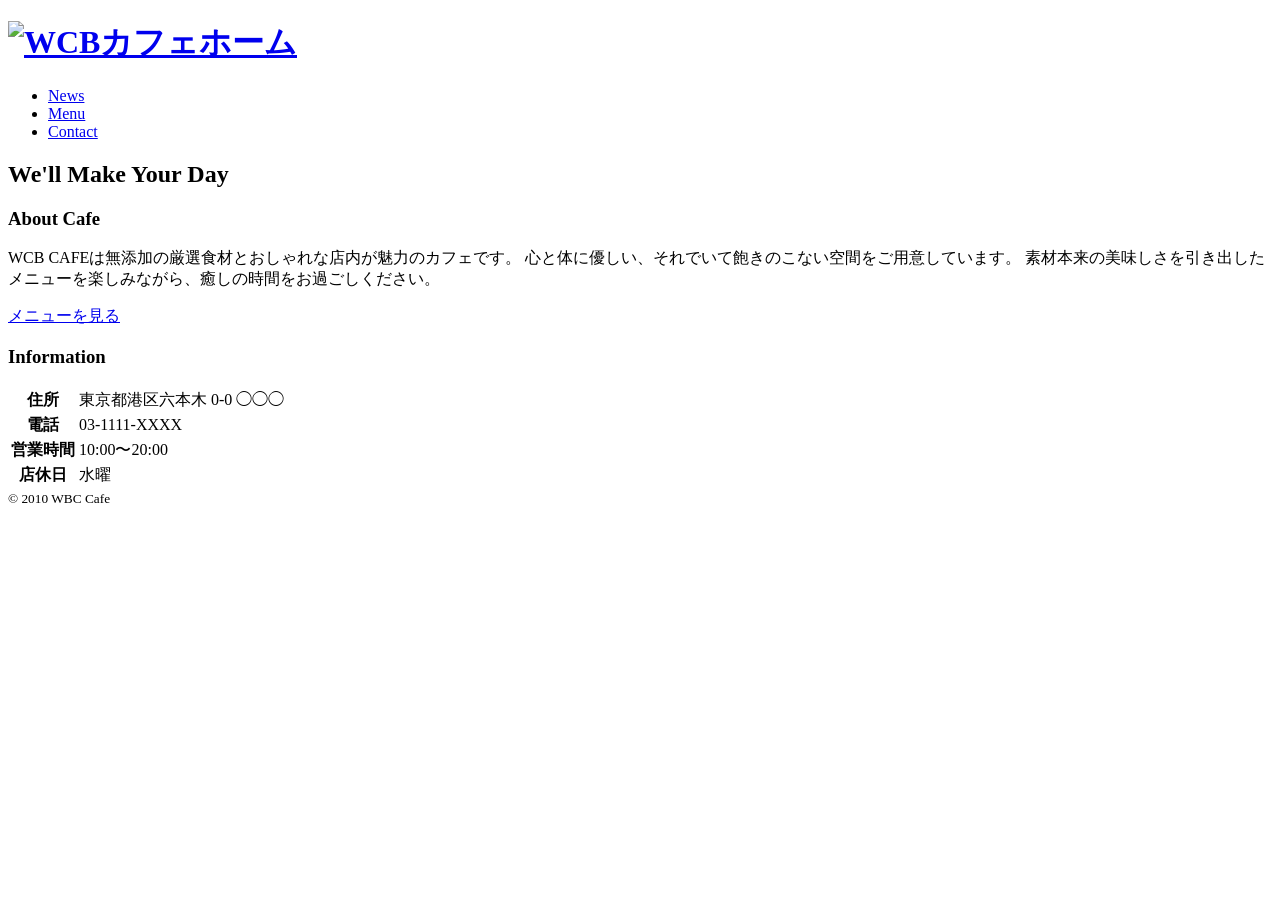
==== index.html @ 1fcdaeba "Create index.html" ====
<!DOCTYPE html>
<html lang="ja">
<head>
    <meta charset="UTF-8">
    <title>WBC Cafe</title>
    <!-- "description"「説明」 -->
    <meta name="description" content="ブレンドコーヒーとヘルシーなオーガニックフードを提供するカフェ">
<!-- Webサイトを適切な大きさに表示する⇓　常に固定 -->
    <meta name="viewport" content="width=device-width, initial-scale=1">
    <!-- ファビコン -->
     <link rel="icon" type="image/png" href="images/favicon.png">

    <!-- リセットcss -->
     <!-- <link rel="stylesheet" href="https://unpkg.com/ress/dist/ress.min.css"> -->

     <!-- googleフォント -->
      <link rel="preconnect" href="https://fonts.googleapis.com">
      <link rel="preconnect" href="https://fonts.gstatic.com" crossorigin>
      <link href="https://fonts.googleapis.com/css2?family=Philosopher&display=swap" rel="stylesheet">
        
     <!-- オリジナルCSSファイル -->
     <link rel="stylesheet" href="css/style.css">

</head>

<body>
<div class="cover cover-home">
    <!-- ヘッダー部分 -->
    <header class="page-header wrapper">
        <h1 class="align-center">
            <a href="index.html"><img class="logo" src="images/logo.svg" alt="WCBカフェホーム"></a>

        </h1>
        <nav>
            <ul class="main-nav font-english">
                <li><a href="news.html">News</a></li>
                <li><a href="menu.html">Menu</a></li>
                <li><a href="contact.html">Contact</a></li>
            </ul>

        </nav>
    </header>

    <h2 class="page-title font-english">We'll Make Your Day</h2>
</div>

    <section class="about">
        <h3 class="heading-large font-english">About Cafe</h3>
        <p>
            WCB CAFEは無添加の厳選食材とおしゃれな店内が魅力のカフェです。
            心と体に優しい、それでいて飽きのこない空間をご用意しています。
            素材本来の美味しさを引き出したメニューを楽しみながら、癒しの時間をお過ごしください。
        </p>
    </section>
        
<div class="align-center">
            <a class="btn" href="menu.html">メニューを見る</a>
</div>
    <!-- ↓ footer ↓ -->
    <footer class="page-footer">
            <h3 class="heading-large font-english">Information</h3>
            <table class="info">
                <tr>
                    <th>住所</th>
                    <td>東京都港区六本木 0-0 ◯◯◯</td>
                </tr>
                <tr>
                    <th>電話</th>
                    <td>03-1111-XXXX</td>
                </tr>
                <tr>
                    <th>営業時間</th>
                    <td>10:00〜20:00</td>
                </tr>
                <tr>
                    <th>店休日</th>
                    <td>水曜</td>
                </tr>
         </table>
<div  class="copyright">
         <small>&copy; 2010 WBC Cafe</small>
</div>
    </footer>

</body>
</html>
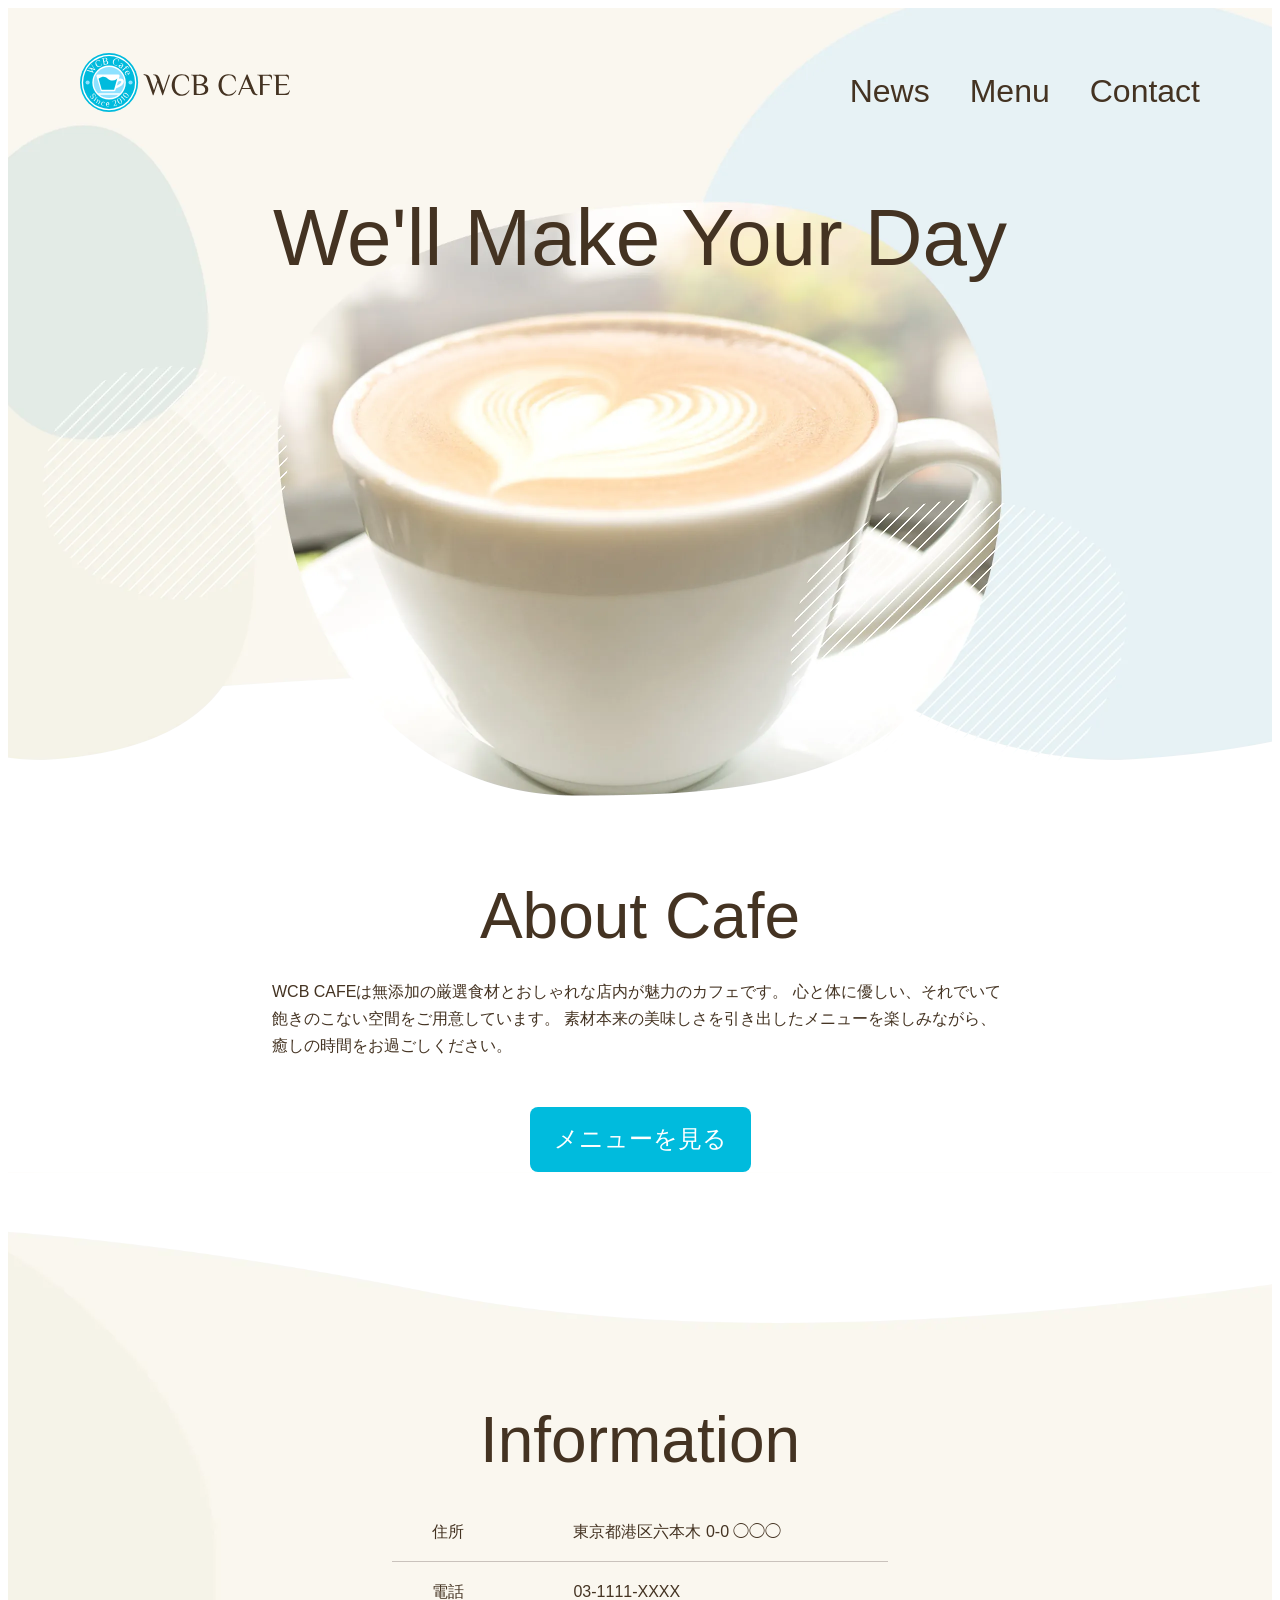
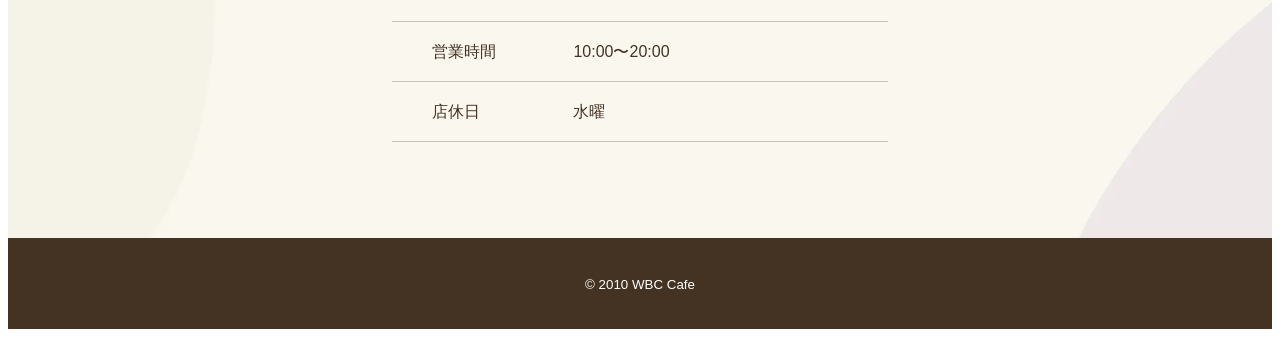
==== commit 77d03d72: "Add files via upload" ====
--- a/index.html
+++ b/index.html
@@ -1,86 +1,86 @@
-<!DOCTYPE html>
-<html lang="ja">
-<head>
-    <meta charset="UTF-8">
-    <title>WBC Cafe</title>
-    <!-- "description"「説明」 -->
-    <meta name="description" content="ブレンドコーヒーとヘルシーなオーガニックフードを提供するカフェ">
-<!-- Webサイトを適切な大きさに表示する⇓　常に固定 -->
-    <meta name="viewport" content="width=device-width, initial-scale=1">
-    <!-- ファビコン -->
-     <link rel="icon" type="image/png" href="images/favicon.png">
-
-    <!-- リセットcss -->
-     <!-- <link rel="stylesheet" href="https://unpkg.com/ress/dist/ress.min.css"> -->
-
-     <!-- googleフォント -->
-      <link rel="preconnect" href="https://fonts.googleapis.com">
-      <link rel="preconnect" href="https://fonts.gstatic.com" crossorigin>
-      <link href="https://fonts.googleapis.com/css2?family=Philosopher&display=swap" rel="stylesheet">
-        
-     <!-- オリジナルCSSファイル -->
-     <link rel="stylesheet" href="css/style.css">
-
-</head>
-
-<body>
-<div class="cover cover-home">
-    <!-- ヘッダー部分 -->
-    <header class="page-header wrapper">
-        <h1 class="align-center">
-            <a href="index.html"><img class="logo" src="images/logo.svg" alt="WCBカフェホーム"></a>
-
-        </h1>
-        <nav>
-            <ul class="main-nav font-english">
-                <li><a href="news.html">News</a></li>
-                <li><a href="menu.html">Menu</a></li>
-                <li><a href="contact.html">Contact</a></li>
-            </ul>
-
-        </nav>
-    </header>
-
-    <h2 class="page-title font-english">We'll Make Your Day</h2>
-</div>
-
-    <section class="about">
-        <h3 class="heading-large font-english">About Cafe</h3>
-        <p>
-            WCB CAFEは無添加の厳選食材とおしゃれな店内が魅力のカフェです。
-            心と体に優しい、それでいて飽きのこない空間をご用意しています。
-            素材本来の美味しさを引き出したメニューを楽しみながら、癒しの時間をお過ごしください。
-        </p>
-    </section>
-        
-<div class="align-center">
-            <a class="btn" href="menu.html">メニューを見る</a>
-</div>
-    <!-- ↓ footer ↓ -->
-    <footer class="page-footer">
-            <h3 class="heading-large font-english">Information</h3>
-            <table class="info">
-                <tr>
-                    <th>住所</th>
-                    <td>東京都港区六本木 0-0 ◯◯◯</td>
-                </tr>
-                <tr>
-                    <th>電話</th>
-                    <td>03-1111-XXXX</td>
-                </tr>
-                <tr>
-                    <th>営業時間</th>
-                    <td>10:00〜20:00</td>
-                </tr>
-                <tr>
-                    <th>店休日</th>
-                    <td>水曜</td>
-                </tr>
-         </table>
-<div  class="copyright">
-         <small>&copy; 2010 WBC Cafe</small>
-</div>
-    </footer>
-
-</body>
-</html>
+<!DOCTYPE html>
+<html lang="ja">
+<head>
+    <meta charset="UTF-8">
+    <title>WBC Cafe</title>
+    <!-- "description"「説明」 -->
+    <meta name="description" content="ブレンドコーヒーとヘルシーなオーガニックフードを提供するカフェ">
+<!-- Webサイトを適切な大きさに表示する⇓　常に固定 -->
+    <meta name="viewport" content="width=device-width, initial-scale=1">
+    <!-- ファビコン -->
+     <link rel="icon" type="image/png" href="images/favicon.png">
+
+    <!-- リセットcss -->
+     <!-- <link rel="stylesheet" href="https://unpkg.com/ress/dist/ress.min.css"> -->
+
+     <!-- googleフォント -->
+      <link rel="preconnect" href="https://fonts.googleapis.com">
+      <link rel="preconnect" href="https://fonts.gstatic.com" crossorigin>
+      <link href="https://fonts.googleapis.com/css2?family=Philosopher&display=swap" rel="stylesheet">
+        
+     <!-- オリジナルCSSファイル -->
+     <link rel="stylesheet" href="css/style.css">
+
+</head>
+
+<body>
+<div class="cover cover-home">
+    <!-- ヘッダー部分 -->
+    <header class="page-header wrapper">
+        <h1 class="align-center">
+            <a href="index.html"><img class="logo" src="images/logo.svg" alt="WCBカフェホーム"></a>
+
+        </h1>
+        <nav>
+            <ul class="main-nav font-english">
+                <li><a href="news.html">News</a></li>
+                <li><a href="menu.html">Menu</a></li>
+                <li><a href="contact.html">Contact</a></li>
+            </ul>
+
+        </nav>
+    </header>
+
+    <h2 class="page-title font-english">We'll Make Your Day</h2>
+</div>
+
+    <section class="about">
+        <h3 class="heading-large font-english">About Cafe</h3>
+        <p>
+            WCB CAFEは無添加の厳選食材とおしゃれな店内が魅力のカフェです。
+            心と体に優しい、それでいて飽きのこない空間をご用意しています。
+            素材本来の美味しさを引き出したメニューを楽しみながら、癒しの時間をお過ごしください。
+        </p>
+    </section>
+        
+<div class="align-center">
+            <a class="btn" href="menu.html">メニューを見る</a>
+</div>
+    <!-- ↓ footer ↓ -->
+    <footer class="page-footer">
+            <h3 class="heading-large font-english">Information</h3>
+            <table class="info">
+                <tr>
+                    <th>住所</th>
+                    <td>東京都港区六本木 0-0 ◯◯◯</td>
+                </tr>
+                <tr>
+                    <th>電話</th>
+                    <td>03-1111-XXXX</td>
+                </tr>
+                <tr>
+                    <th>営業時間</th>
+                    <td>10:00〜20:00</td>
+                </tr>
+                <tr>
+                    <th>店休日</th>
+                    <td>水曜</td>
+                </tr>
+         </table>
+<div  class="copyright">
+         <small>&copy; 2010 WBC Cafe</small>
+</div>
+    </footer>
+
+</body>
+</html>
--- a/css/style.css
+++ b/css/style.css
@@ -0,0 +1,522 @@
+html{
+    font-size: 100%;
+}
+body{
+  font-family:"Hiragino Kaku Gothic ProN", "Hiragino Sans", "BIZ UDPGothic", sans-serif;
+  line-height: 1.7;
+  color: #432;
+}
+/* テキストに付いている「装飾（下線など）」を消すための命令 */
+a{
+  text-decoration: none;
+}
+
+img{
+  max-width: 100%;
+}
+
+/* スマートフォンバージョン */
+/* --------------------------------------------------------------------------------- */
+/* レイアウト(class) */
+/* align（アライン）「一直線にする」「並べる」 */
+/* (h1)(selection) */
+
+ .wrapper{
+  max-width: 1120px;
+  margin: auto;
+  padding: 0 1.5rem;
+ }
+
+.align-center{
+  text-align: center;
+}
+
+
+/* --------------------------------------------------------------------------------- */
+/* <header> class */
+/* padding=要素の内側の余白 */
+/* 0.5rem=8px */
+.page-header{
+  padding-top: .5rem;
+}
+
+/* --------------------------------------------------------------------------------- */
+/* header→h1→a */
+.logo{
+  width: 210px;
+}
+
+/* --------------------------------------------------------------------------------- */
+/* ！重要！ <nav> class */
+/* flex=親要素に display: flex;を指定するだけで、子要素が自動的に並び替えができる。 */
+/* justify-contentFlexboxやGridコンテナー内で、子要素（アイテム）を主軸（並ぶ方向）に沿ってどのように配置・整列するかを指定するプロパティ */
+/* gap=FlexboxやGridコンテナー内の要素と要素の間の隙間（余白）をまとめて指定できる一括指定プロパティ */
+/* gap=2.5rem→40px */
+ /* list-style: none;はリストの・を無くすもの */
+
+.main-nav {
+  display: flex;
+  justify-content: center;
+  gap:2.5rem;
+  font-size:1.5rem;
+  list-style: none;
+}
+
+/* main-nav classの中にある <a> タグ（リンクテキスト）の色 */
+.main-nav a {
+  color: #432;
+}
+
+/* main-nav a:hover（マウスを乗せたときのスタイル） */
+.main-nav a:hover {
+  color: #0bd;
+}
+
+
+/* --------------------------------------------------------------------------------- */
+/* 見出し(h2)(h3)class */
+/* (h2) */
+.font-english{
+  font-family: 'Philosopher', sans-serif;
+  font-weight: normal;
+}
+/* text-align:ブロック要素やテーブルセルの中にあるテキストや画像などの水平方向（左右）の配置場所を指定するためのもの */
+/* margin-top:外側の上の余白
+line-height:テキストの「行の高さ」を指定し、結果として行間（上下の余白）を調整するための設定。
+単位が無いのは全体の比率に対して1.4倍と自動変更できるようにしている*/
+
+/* .page-title{
+  font-size: 3rem;
+  text-align: center;
+  margin-top: 2rem;
+  line-height: 1.4;
+} */
+
+/* (h3) */
+.page-title,
+.heading-large,
+.heading-medium{
+  font-size: 3rem;
+  text-align: center;
+  margin-bottom: 1rem;
+  margin-top: 2rem;
+  line-height: 1.4;
+}
+
+/* ボタン */
+/* border-radius: 8px; とは、要素の四隅の角を「半径8px」の丸みに設定する（角を丸くする）ためのプロパティ */
+ /* transition: （アニメーションさせる）機能 */
+ /* inline-block;横並び。inlineと違い幅・高さが指定できる */
+
+.btn{
+  display: inline-block;
+  font-size: 1.5rem;
+  background-color: #0bd;
+  color: #fff;
+  border-radius: 8px;
+  padding: .75rem 1.5rem;
+  transition: .5s;
+}
+
+.btn:hover {
+  background-color: #0090aa;
+  scale: 1.2;
+}
+
+/* iframe */
+iframe{
+  width: 100%;
+}
+/* ------------------------------- */ 
+/* footer */
+/* border-spacing: 0; 隙間調整 */
+/* margin: auto; トップ、ライト、ボトム、レフトをオート機能にする。 */
+
+.page-footer{
+  background-image: url(../images/footer-s.webp);
+  background-size: cover;
+  background-position: center;
+  padding-top: 12rem;
+}
+.info {
+    width: 100%;
+    max-width: 544px;
+    margin: auto;
+    padding: 0 1.5rem;
+    border-spacing: 0;
+}
+.info th,
+.info td {
+    border-bottom: 1px solid #c9c2bc;
+}
+.info th {
+    text-align: left;
+    font-weight: normal;
+    padding: 1rem;
+}
+.info td {
+    padding: 1rem 0;
+}
+
+/* div------------------------------------------------------ */
+.copyright{
+  background-color: #432;
+  text-align: center;
+  padding: 2rem 0;
+  margin-top: 6rem;
+  color: #fff;
+}
+
+
+/* div------------------------------------------------------ */
+/*cover cover-home class */
+/* "cover cover-home"は「共通の基本デザイン」と「特定のページ専用デザイン」を分離して使い回す（効率化する）ため。
+HTML側ではスペース区切りで書きますが、CSSファイル側では別々のクラスとして定義します。 */
+/* .cover｛｝はこれからほかのページでも使用するため、cover cover-homeと分けている。 */
+/* image:～.webpは背景の画像が透過できる画像ファイル */
+/* background-position: center bottom;は画像を下に合わせて800PXにする */
+/* ヘッダーカバー */
+.cover{
+  background-size: cover;
+  background-position: center bottom;
+  height: 800px;
+}
+
+.sub-cover{
+  background-size: cover;
+  background-position: center bottom;
+  height: 528px;
+  margin-bottom: 4rem;
+}
+
+/* HOME */
+.cover-home {
+    background-image: url(../images/cover-home-s.webp);
+}
+.about {
+    max-width: 736px;
+    padding: 0 1.5rem;
+    margin: 3rem auto 0;
+}
+.about p {
+    margin-bottom: 3rem;
+}
+
+
+ /* NEWS  */
+.cover-news{
+  background-image: url(../images/cover-news-s.webp);
+}
+
+/* 記事部分 */
+.post {
+    margin-bottom: 3rem;
+}
+.post-title {
+    font-weight: normal;
+    margin-bottom: 1.25rem;
+}
+.post-info {
+    display: flex;
+    gap: 1rem;
+    margin-bottom: 2rem;
+}
+.post-cat {
+    display: flex;
+    gap: .5rem;
+    list-style: none;
+}
+.post-cat a {
+    color: #432;
+    background-color: #faf7f0;
+    border-radius: 8px;
+    font-size: .875rem;
+    padding: .5rem .75rem;
+}
+.post-cat a:hover {
+    background-color: #c9c2bc;
+}
+.post-date {
+    font-size: .875rem;
+}
+.post-thumbnail {
+    border-radius: 16px;
+    margin-bottom: 1.5rem;
+}
+.post p {
+    margin-bottom: 1.5rem;
+    line-height: 2;
+}
+
+/* サイドバー */
+.side-menu {
+    list-style: none;
+    text-align: center;
+    margin-bottom: 4rem;
+}
+.side-menu li {
+    border-bottom: 1px solid #c9c2bc;
+}
+
+/* display: block;とは項目の幅いっぱいまでをクリックできる */
+.side-menu a {
+    color: #432;
+    display: block;
+    padding: 1rem;
+}
+.side-menu a:hover {
+    color: #0bd;
+}
+
+/* 画像を消す display: none; */
+.ad{
+  display: none;
+}
+
+
+/* MENU */
+.cover-menu{
+  background-image: url(../images/cover-menu-s.webp);
+}
+
+/* grid-template-columns:
+親要素に display: grid; を指定した上でこのプロパティを設定すると、子要素（アイテム）を並べる縦の列を自由に定義できます
+• 固定値（px など）: grid-template-columns: 100px 200px;（1列目が100px、2列目が200px）
+• 比率（fr）: grid-template-columns: 1fr 2fr;（利用できる幅を 1:2 の比率で分ける）
+• 繰り返し（repeat(): grid-template-columns: repeat(3, 1fr);（同じ幅の列を3つ作る）
+• 自動調整（auto など） */
+.grid{
+  display: grid;
+  gap: 2rem 1.5rem;
+  grid-template-columns: repeat(2,1fr);
+  text-align: center;
+}
+
+/* aspect-ratio: 横 / 縦 の形式で比率を指定 */
+/* border-radius とは、Webページ上のボックスや画像などの角を丸くするためのCSSプロパティ */
+/* object-fit: cover;は画像や動画を変形させずにトリミングしたり、比率を保ったままボックス全体に収めたりできます。 */
+.item img{
+  aspect-ratio: 1/1;
+  object-fit: cover;
+  border-radius: 16px;
+}
+.item p{
+  font-size: .875rem;
+}
+
+/* contact */
+.cover-contact{
+  background-image: url(../images/cover-contact-s.webp);
+}
+
+/* 店舗情報 */
+.location{
+  margin-bottom: 3.5rem;
+}
+.location-info{
+  margin-bottom: 2rem;
+}
+.location-info .info{
+  padding: 0;
+}
+
+/* お問い合わせ */
+.email{
+  max-width: 916px;
+  background-color: #faf7f0;
+  border-radius: 48px;
+  padding: 1.5rem 2.5rem 2.5rem;
+  margin: 0 auto 2rem;
+}
+.email p{
+  margin: 1rem 0 2rem;
+}
+
+/* sns */
+.sns-item{
+  margin-bottom: 2rem;
+}
+.sns-item .heading-medium{
+  margin-bottom: 5rem;
+}
+.sns-youtube{
+aspect-ratio: 16/9;
+}
+.sns-youtube iframe{
+  height: 100%;
+}
+
+
+/* div------------------------------------------------------ */
+/*about class */
+/* max-width: （最大の広さの指定）736px;にすることでデスクトップのサイズで表示しても文章が画面いっぱいに広がらなく表示される。 */
+/* padding: 0 1.5rem;（内側の余白）
+意味: 「上下の余白は 0」「左右の余白は 1.5rem」 に設定する指定です。
+仕組み（2値の法則）：padding を値2つで書いた場合、「1つ目の値＝上下」「2つ目の値＝左右」 を意味します。
+margin: 3rem auto 0;（外側の余白と中央揃え）
+意味: 「上の外側余白は 3rem」「左右は自動計算（中央配置）」「下の外側余白は 0」 に設定する指定です。 */
+
+.about{
+  max-width: 736px;
+  padding:0 1.5rem;
+  margin: 3rem auto 0;
+}
+.about p {
+  margin-bottom: 3rem;
+}
+
+/* Media Queries(メディアクエリー)とは------------------------------------------------------  */
+/* ユーザーの見ている環境に合わせて画面のスタイルを変更する  */
+/* Media Queriesをつけることにいよりパソコンス用スタイルになる。 */
+/* Media Queriesは一番下の段に追加する。そうしないとスマートフォン用に上書きされる。 */
+/* 画面サイズが800PX超えたら文字の色が赤くなる設定 */
+/* 画面 */
+/* ｈ１の文字サイズの変更はclassがついているのでｈ2のままだと優先順位で効力がなくなるのでclassをつけて変更する */
+/* 【練習】 */
+/* @media (min-width:800px){
+  h2{color: red;
+    }
+    .page-title{
+  font-size: 5rem;
+}
+} */
+
+/* デスクトップ版 */
+/* 画面サイズが800PX超えたら文字の色が赤くなる設定 */
+
+
+@media (min-width:800px){
+  /* 見出し */
+  .page-title
+  {font-size: 5em;
+    }
+  .heading-large{
+    font-size: 4rem;
+  }
+ 
+  .main-nav{
+    font-size: 2rem;
+  }
+  .post-title{
+  font-size: 2rem;
+   }
+}
+
+ /* ヘッダー部分 */
+ .page-header{
+  display: flex;
+  justify-content: space-between;
+  padding-top: 1.5rem
+ }
+ .main-nav{
+  font-size: 2rem;
+ }
+
+ /* ヘッダーカバー画像 */
+ .sub-cover{
+  height: 400px;
+  margin-bottom: 6rem;
+ }
+
+ /* Home */
+ /* パソコン用にしたら画面のレイアウトが変わる仕組み */
+ .cover-home{
+  background-image: url(../images/cover-home-l.webp);
+ }
+.about{
+  margin: 4rem auto 0;
+}
+
+/* NEWS */
+.cover-news{
+  background-image: url(../images/cover-news-l.webp);
+}
+.news-contents{
+  display: flex;
+  justify-content: space-between;
+}
+/* order：並びの順序を変える時に使用する。 */
+.post{
+  width: 60%;
+  order: 2;
+}
+
+.sidebar{
+  width:22%;
+  order: 3;
+}
+
+/* 画像を表示 display: block; */
+.ad{
+  display: block;
+  order: 1;
+}
+
+.sidebar .heading-medium{
+  line-height: 1;
+  margin-bottom: 1rem;
+}
+
+/* contact */
+.cover-contact{
+  background-image: url(../images/cover-contact-l.webp);
+}
+.location{
+  display: flex;
+  gap: 2rem;
+}
+.location-info{
+  width: 32%;
+}
+.location-info .info th{
+  padding-left: 2rem;
+}
+.location-map{
+  width: 64%;
+}
+.email{
+  margin-bottom: 4rem;
+}
+.sns{
+  display: flex;
+  align-items: flex-start;
+  gap: 2rem;
+  margin-bottom: 0;
+}
+.sns-item{
+  flex: 1;
+}
+
+/* フッター */
+.page-footer{
+  background-image: url(../images/footer-l.webp);
+  padding-top: 12rem;
+}
+.info th{
+  padding-left: 2.5rem;
+}
+
+/* MENU */
+.cover-menu{
+  background-image: url(../images/cover-menu-l.webp);
+}
+.grid{
+  gap:3rem 2rem;
+  grid-template-columns: repeat(3,1fr);
+}
+.item img{
+  margin-bottom: .5rem;
+}
+.item p{
+  font-size: 1rem;
+}
+
+.item-big{
+  grid-column: 1/3;
+  grid-row: 1/3;
+}
+.item-big img{
+  height: 94.5%;
+  width: 100%;
+}
+
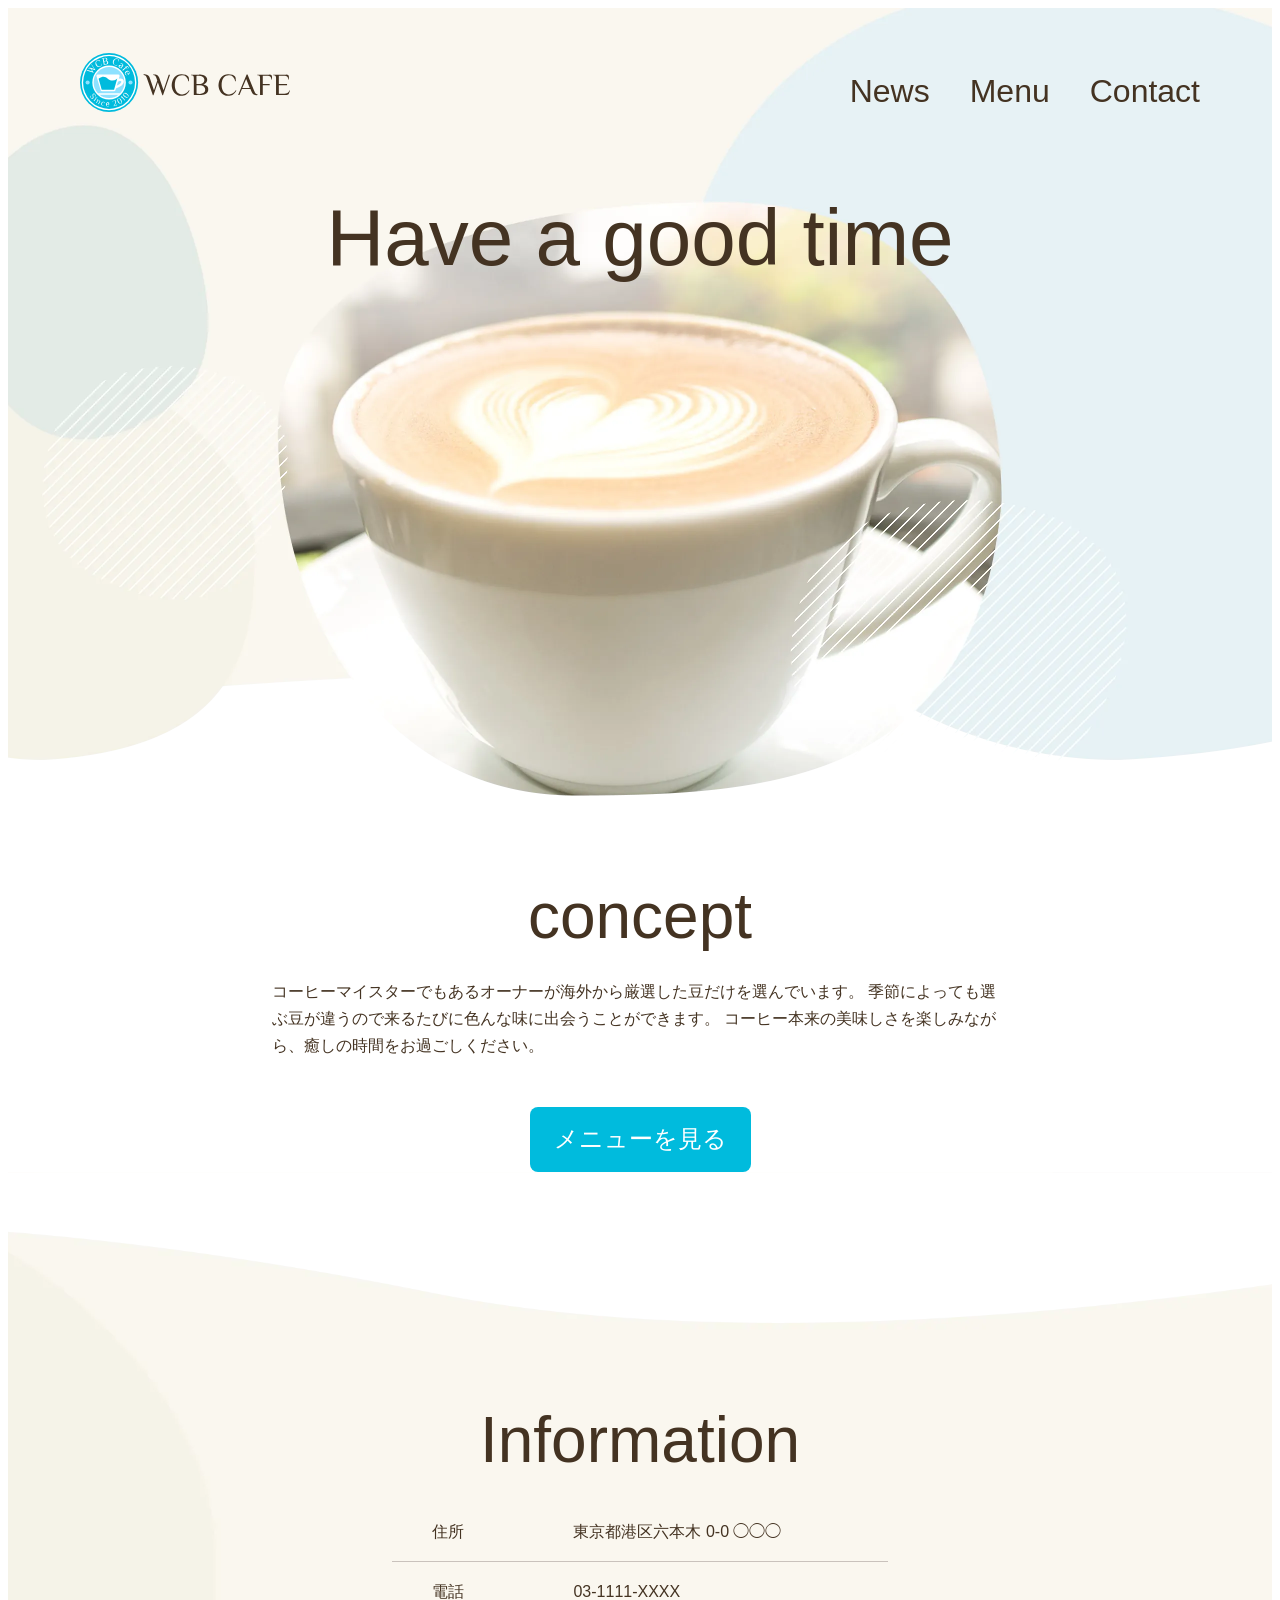
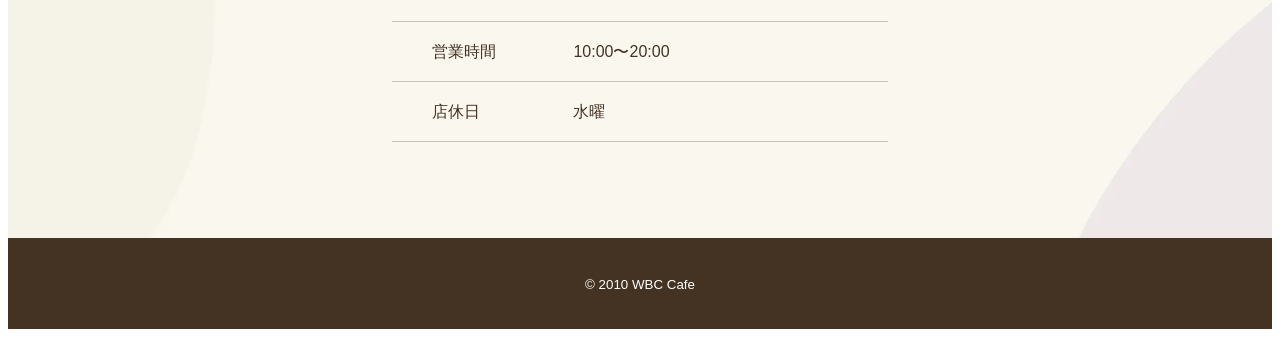
==== commit 4c1aac88: "Add files via upload" ====
--- a/index.html
+++ b/index.html
@@ -4,7 +4,7 @@
     <meta charset="UTF-8">
     <title>WBC Cafe</title>
     <!-- "description"「説明」 -->
-    <meta name="description" content="ブレンドコーヒーとヘルシーなオーガニックフードを提供するカフェ">
+    <meta name="description" content="厳選された豆を使ったコーヒーを提供するカフェ">
 <!-- Webサイトを適切な大きさに表示する⇓　常に固定 -->
     <meta name="viewport" content="width=device-width, initial-scale=1">
     <!-- ファビコン -->
@@ -41,15 +41,15 @@
         </nav>
     </header>
 
-    <h2 class="page-title font-english">We'll Make Your Day</h2>
+    <h2 class="page-title font-english">Have a good time</h2>
 </div>
 
     <section class="about">
-        <h3 class="heading-large font-english">About Cafe</h3>
+        <h3 class="heading-large font-english">concept</h3>
         <p>
-            WCB CAFEは無添加の厳選食材とおしゃれな店内が魅力のカフェです。
-            心と体に優しい、それでいて飽きのこない空間をご用意しています。
-            素材本来の美味しさを引き出したメニューを楽しみながら、癒しの時間をお過ごしください。
+            コーヒーマイスターでもあるオーナーが海外から厳選した豆だけを選んでいます。
+            季節によっても選ぶ豆が違うので来るたびに色んな味に出会うことができます。
+            コーヒー本来の美味しさを楽しみながら、癒しの時間をお過ごしください。
         </p>
     </section>
         
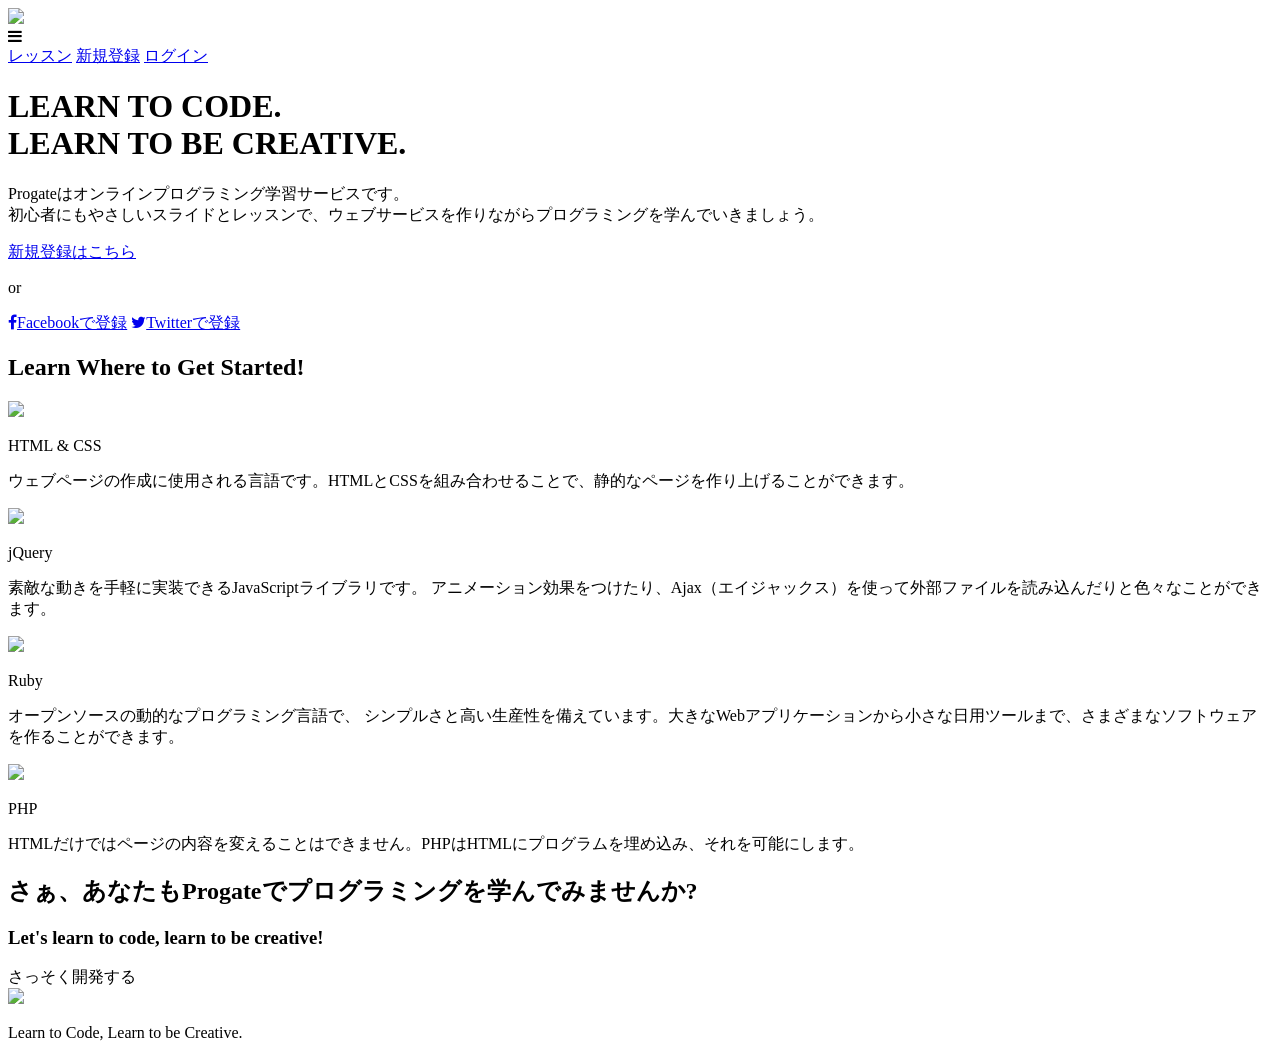
==== commit f33c18e3: "Add files via upload" ====
--- a/index.html
+++ b/index.html
@@ -1,86 +1,90 @@
 <!DOCTYPE html>
-<html lang="ja">
+<html>
 <head>
-    <meta charset="UTF-8">
-    <title>WBC Cafe</title>
-    <!-- "description"「説明」 -->
-    <meta name="description" content="厳選された豆を使ったコーヒーを提供するカフェ">
-<!-- Webサイトを適切な大きさに表示する⇓　常に固定 -->
-    <meta name="viewport" content="width=device-width, initial-scale=1">
-    <!-- ファビコン -->
-     <link rel="icon" type="image/png" href="images/favicon.png">
-
-    <!-- リセットcss -->
-     <!-- <link rel="stylesheet" href="https://unpkg.com/ress/dist/ress.min.css"> -->
-
-     <!-- googleフォント -->
-      <link rel="preconnect" href="https://fonts.googleapis.com">
-      <link rel="preconnect" href="https://fonts.gstatic.com" crossorigin>
-      <link href="https://fonts.googleapis.com/css2?family=Philosopher&display=swap" rel="stylesheet">
-        
-     <!-- オリジナルCSSファイル -->
-     <link rel="stylesheet" href="css/style.css">
-
+  <meta charset="utf-8">
+  <meta name="viewport" content="width=device-width, initial-scale=1.0">
+  <title>Progate</title>
+  <link href="https://maxcdn.bootstrapcdn.com/font-awesome/4.7.0/css/font-awesome.min.css" rel="stylesheet" integrity="sha384-wvfXpqpZZVQGK6TAh5PVlGOfQNHSoD2xbE+QkPxCAFlNEevoEH3Sl0sibVcOQVnN" crossorigin="anonymous">
+  <link rel="stylesheet" type="text/css" href="stylesheet.css">
 </head>
-
 <body>
-<div class="cover cover-home">
-    <!-- ヘッダー部分 -->
-    <header class="page-header wrapper">
-        <h1 class="align-center">
-            <a href="index.html"><img class="logo" src="images/logo.svg" alt="WCBカフェホーム"></a>
-
-        </h1>
-        <nav>
-            <ul class="main-nav font-english">
-                <li><a href="news.html">News</a></li>
-                <li><a href="menu.html">Menu</a></li>
-                <li><a href="contact.html">Contact</a></li>
-            </ul>
-
-        </nav>
-    </header>
-
-    <h2 class="page-title font-english">Have a good time</h2>
-</div>
-
-    <section class="about">
-        <h3 class="heading-large font-english">concept</h3>
-        <p>
-            コーヒーマイスターでもあるオーナーが海外から厳選した豆だけを選んでいます。
-            季節によっても選ぶ豆が違うので来るたびに色んな味に出会うことができます。
-            コーヒー本来の美味しさを楽しみながら、癒しの時間をお過ごしください。
-        </p>
-    </section>
-        
-<div class="align-center">
-            <a class="btn" href="menu.html">メニューを見る</a>
-</div>
-    <!-- ↓ footer ↓ -->
-    <footer class="page-footer">
-            <h3 class="heading-large font-english">Information</h3>
-            <table class="info">
-                <tr>
-                    <th>住所</th>
-                    <td>東京都港区六本木 0-0 ◯◯◯</td>
-                </tr>
-                <tr>
-                    <th>電話</th>
-                    <td>03-1111-XXXX</td>
-                </tr>
-                <tr>
-                    <th>営業時間</th>
-                    <td>10:00〜20:00</td>
-                </tr>
-                <tr>
-                    <th>店休日</th>
-                    <td>水曜</td>
-                </tr>
-         </table>
-<div  class="copyright">
-         <small>&copy; 2010 WBC Cafe</small>
-</div>
-    </footer>
-
+  <header>
+    <div class="container">
+      <div class="header-left">
+        <img class="logo" src="https://prog-8.com/images/html/advanced/main_logo.png">
+      </div>
+      <span class="fa fa-bars menu-icon"></span>
+      <div class="header-right">
+        <a href="#">レッスン</a>
+        <a href="#">新規登録</a>
+        <a href="#" class="login">ログイン</a>
+      </div>
+    </div>
+  </header>
+  <div class="top-wrapper">
+    <div class="container">
+      <h1>LEARN TO CODE.<br>LEARN TO BE CREATIVE.</h1>
+      <p>Progateはオンラインプログラミング学習サービスです。<br>初心者にもやさしいスライドとレッスンで、ウェブサービスを作りながらプログラミングを学んでいきましょう。</p>
+      <div class="btn-wrapper">
+        <a href="#" class="btn signup">新規登録はこちら</a>
+        <p>or</p>
+        <a href="#" class="btn facebook"><span class="fa fa-facebook"></span>Facebookで登録</a>
+        <a href="#" class="btn twitter"><span class="fa fa-twitter"></span>Twitterで登録</a>
+      </div>
+    </div>
+  </div>
+  <div class="lesson-wrapper">
+    <div class="container">
+      <div class="heading">
+        <h2>Learn Where to Get Started!</h2>
+      </div>
+      <div class="lessons">
+        <div class="lesson">
+          <div class="lesson-icon">
+            <img src="https://prog-8.com/images/html/advanced/html.png">
+            <p>HTML & CSS</p>
+          </div>
+          <p class="text-contents">ウェブページの作成に使用される言語です。HTMLとCSSを組み合わせることで、静的なページを作り上げることができます。</p>
+        </div>
+        <div class="lesson">
+          <div class="lesson-icon">
+            <img src="https://prog-8.com/images/html/advanced/jQuery.png">
+            <p>jQuery</p>
+          </div>
+          <p class="text-contents">素敵な動きを手軽に実装できるJavaScriptライブラリです。 アニメーション効果をつけたり、Ajax（エイジャックス）を使って外部ファイルを読み込んだりと色々なことができます。</p>
+        </div>
+        <div class="lesson">
+          <div class="lesson-icon">
+            <img src="https://prog-8.com/images/html/advanced/ruby.png">
+            <p>Ruby</p>
+          </div>
+          <p class="text-contents">オープンソースの動的なプログラミング言語で、 シンプルさと高い生産性を備えています。大きなWebアプリケーションから小さな日用ツールまで、さまざまなソフトウェアを作ることができます。</p>
+        </div>
+        <div class="lesson">
+          <div class="lesson-icon">
+            <img src="https://prog-8.com/images/html/advanced/php.png">
+            <p>PHP</p>
+          </div>
+          <p class="text-contents">HTMLだけではページの内容を変えることはできません。PHPはHTMLにプログラムを埋め込み、それを可能にします。</p>
+        </div>
+      </div>
+      <div class="clear"></div>
+    </div>
+  </div>
+  <div class="message-wrapper">
+    <div class="container">
+      <div class="heading">
+        <h2>さぁ、あなたもProgateでプログラミングを学んでみませんか?</h2>
+        <h3>Let's learn to code, learn to be creative!</h3>
+      </div>
+      <span class="btn message">さっそく開発する</span>
+    </div>
+  </div>
+  <footer>
+    <div class="container">
+      <img src="https://prog-8.com/images/html/advanced/footer_logo.png">
+      <p>Learn to Code, Learn to be Creative.</p>
+    </div>
+  </footer>
 </body>
 </html>
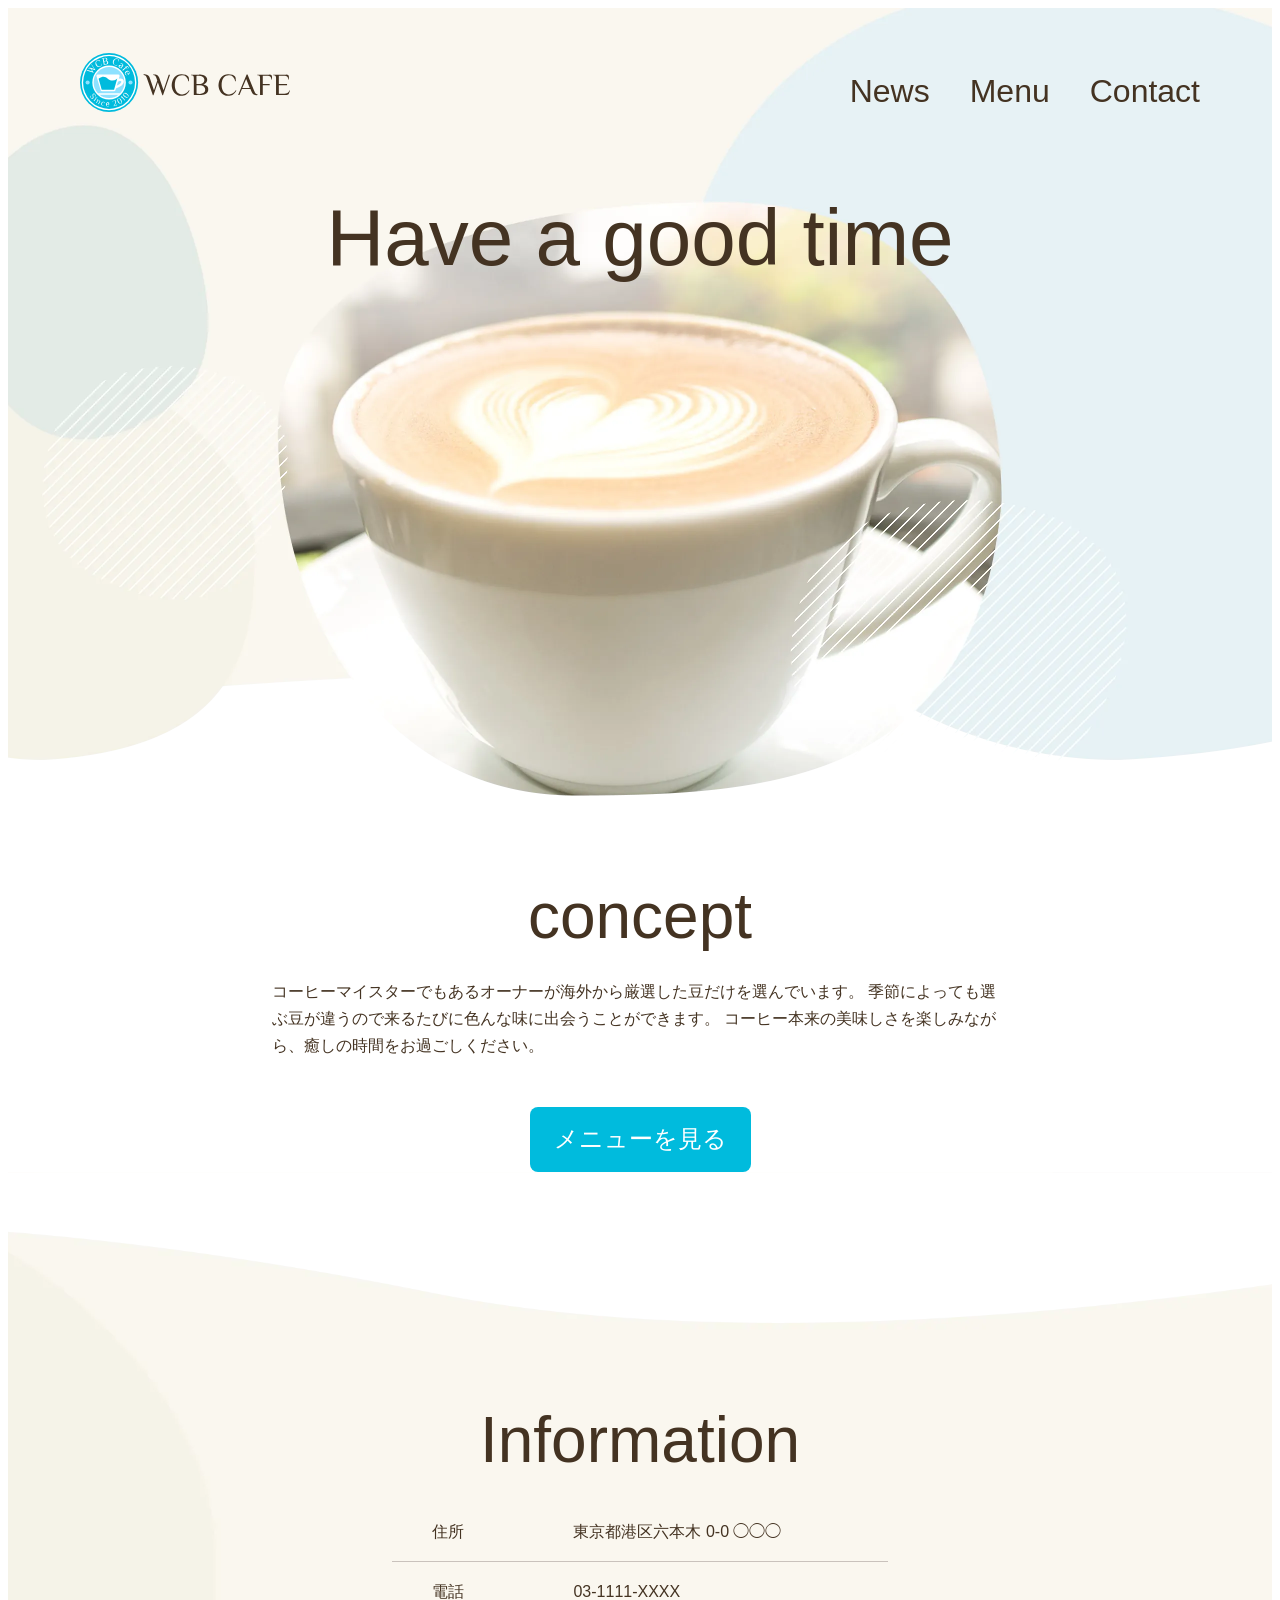
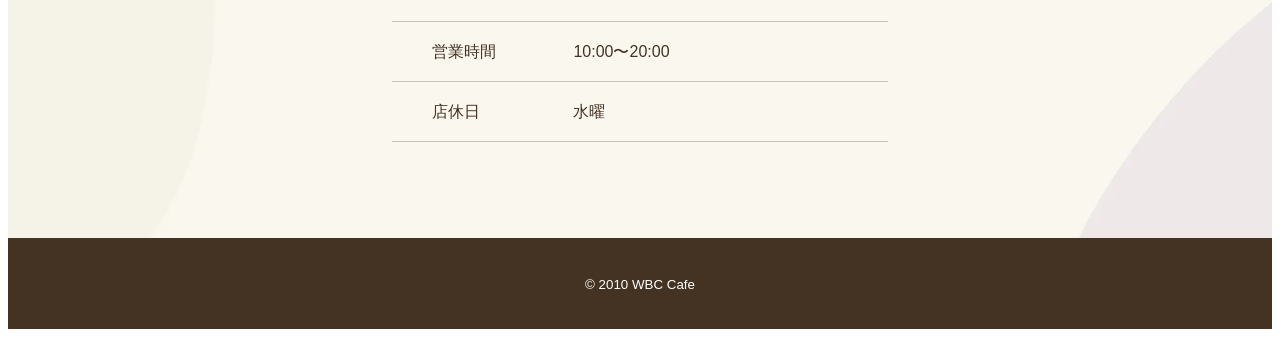
==== commit cb35d0c2: "Add files via upload" ====
--- a/index.html
+++ b/index.html
@@ -1,90 +1,88 @@
 <!DOCTYPE html>
-<html>
+<html lang="ja">
 <head>
-  <meta charset="utf-8">
-  <meta name="viewport" content="width=device-width, initial-scale=1.0">
-  <title>Progate</title>
-  <link href="https://maxcdn.bootstrapcdn.com/font-awesome/4.7.0/css/font-awesome.min.css" rel="stylesheet" integrity="sha384-wvfXpqpZZVQGK6TAh5PVlGOfQNHSoD2xbE+QkPxCAFlNEevoEH3Sl0sibVcOQVnN" crossorigin="anonymous">
-  <link rel="stylesheet" type="text/css" href="stylesheet.css">
+    <meta charset="UTF-8">
+    <title>WBC Cafe</title>
+    <!-- "description"「説明」 -->
+    <meta name="description" content="厳選された豆を使ったコーヒーを提供するカフェ">
+<!-- Webサイトを適切な大きさに表示する⇓　常に固定 -->
+    <meta name="viewport" content="width=device-width, initial-scale=1">
+    <!-- ファビコン -->
+     <link rel="icon" type="image/png" href="images/favicon.png">
+
+    <!-- リセットcss -->
+     <!-- <link rel="stylesheet" href="https://unpkg.com/ress/dist/ress.min.css"> -->
+
+     <!-- googleフォント -->
+      <link rel="preconnect" href="https://fonts.googleapis.com">
+      <link rel="preconnect" href="https://fonts.gstatic.com" crossorigin>
+      <link href="https://fonts.googleapis.com/css2?family=Philosopher&display=swap" rel="stylesheet">
+        
+     <!-- オリジナルCSSファイル -->
+     <link rel="stylesheet" href="css/style.css">
+
+    <meta name="google-site-verification" content="uKLvyzI1eV0G-3VYWqjZUSSjidxAScZJ2Uc-wYOQbR8" />
+    <meta name="google-site-verification" content="uKLvyzI1eV0G-3VYWqjZUSSjidxAScZJ2Uc-wYOQbR8" />
 </head>
+
 <body>
-  <header>
-    <div class="container">
-      <div class="header-left">
-        <img class="logo" src="https://prog-8.com/images/html/advanced/main_logo.png">
-      </div>
-      <span class="fa fa-bars menu-icon"></span>
-      <div class="header-right">
-        <a href="#">レッスン</a>
-        <a href="#">新規登録</a>
-        <a href="#" class="login">ログイン</a>
-      </div>
-    </div>
-  </header>
-  <div class="top-wrapper">
-    <div class="container">
-      <h1>LEARN TO CODE.<br>LEARN TO BE CREATIVE.</h1>
-      <p>Progateはオンラインプログラミング学習サービスです。<br>初心者にもやさしいスライドとレッスンで、ウェブサービスを作りながらプログラミングを学んでいきましょう。</p>
-      <div class="btn-wrapper">
-        <a href="#" class="btn signup">新規登録はこちら</a>
-        <p>or</p>
-        <a href="#" class="btn facebook"><span class="fa fa-facebook"></span>Facebookで登録</a>
-        <a href="#" class="btn twitter"><span class="fa fa-twitter"></span>Twitterで登録</a>
-      </div>
-    </div>
-  </div>
-  <div class="lesson-wrapper">
-    <div class="container">
-      <div class="heading">
-        <h2>Learn Where to Get Started!</h2>
-      </div>
-      <div class="lessons">
-        <div class="lesson">
-          <div class="lesson-icon">
-            <img src="https://prog-8.com/images/html/advanced/html.png">
-            <p>HTML & CSS</p>
-          </div>
-          <p class="text-contents">ウェブページの作成に使用される言語です。HTMLとCSSを組み合わせることで、静的なページを作り上げることができます。</p>
-        </div>
-        <div class="lesson">
-          <div class="lesson-icon">
-            <img src="https://prog-8.com/images/html/advanced/jQuery.png">
-            <p>jQuery</p>
-          </div>
-          <p class="text-contents">素敵な動きを手軽に実装できるJavaScriptライブラリです。 アニメーション効果をつけたり、Ajax（エイジャックス）を使って外部ファイルを読み込んだりと色々なことができます。</p>
-        </div>
-        <div class="lesson">
-          <div class="lesson-icon">
-            <img src="https://prog-8.com/images/html/advanced/ruby.png">
-            <p>Ruby</p>
-          </div>
-          <p class="text-contents">オープンソースの動的なプログラミング言語で、 シンプルさと高い生産性を備えています。大きなWebアプリケーションから小さな日用ツールまで、さまざまなソフトウェアを作ることができます。</p>
-        </div>
-        <div class="lesson">
-          <div class="lesson-icon">
-            <img src="https://prog-8.com/images/html/advanced/php.png">
-            <p>PHP</p>
-          </div>
-          <p class="text-contents">HTMLだけではページの内容を変えることはできません。PHPはHTMLにプログラムを埋め込み、それを可能にします。</p>
-        </div>
-      </div>
-      <div class="clear"></div>
-    </div>
-  </div>
-  <div class="message-wrapper">
-    <div class="container">
-      <div class="heading">
-        <h2>さぁ、あなたもProgateでプログラミングを学んでみませんか?</h2>
-        <h3>Let's learn to code, learn to be creative!</h3>
-      </div>
-      <span class="btn message">さっそく開発する</span>
-    </div>
-  </div>
-  <footer>
-    <div class="container">
-      <img src="https://prog-8.com/images/html/advanced/footer_logo.png">
-      <p>Learn to Code, Learn to be Creative.</p>
-    </div>
-  </footer>
+<div class="cover cover-home">
+    <!-- ヘッダー部分 -->
+    <header class="page-header wrapper">
+        <h1 class="align-center">
+            <a href="index.html"><img class="logo" src="images/logo.svg" alt="WCBカフェホーム"></a>
+
+        </h1>
+        <nav>
+            <ul class="main-nav font-english">
+                <li><a href="news.html">News</a></li>
+                <li><a href="menu.html">Menu</a></li>
+                <li><a href="contact.html">Contact</a></li>
+            </ul>
+
+        </nav>
+    </header>
+
+    <h2 class="page-title font-english">Have a good time</h2>
+</div>
+
+    <section class="about">
+        <h3 class="heading-large font-english">concept</h3>
+        <p>
+            コーヒーマイスターでもあるオーナーが海外から厳選した豆だけを選んでいます。
+            季節によっても選ぶ豆が違うので来るたびに色んな味に出会うことができます。
+            コーヒー本来の美味しさを楽しみながら、癒しの時間をお過ごしください。
+        </p>
+    </section>
+        
+<div class="align-center">
+            <a class="btn" href="menu.html">メニューを見る</a>
+</div>
+    <!-- ↓ footer ↓ -->
+    <footer class="page-footer">
+            <h3 class="heading-large font-english">Information</h3>
+            <table class="info">
+                <tr>
+                    <th>住所</th>
+                    <td>東京都港区六本木 0-0 ◯◯◯</td>
+                </tr>
+                <tr>
+                    <th>電話</th>
+                    <td>03-1111-XXXX</td>
+                </tr>
+                <tr>
+                    <th>営業時間</th>
+                    <td>10:00〜20:00</td>
+                </tr>
+                <tr>
+                    <th>店休日</th>
+                    <td>水曜</td>
+                </tr>
+         </table>
+<div  class="copyright">
+         <small>&copy; 2010 WBC Cafe</small>
+</div>
+    </footer>
+
 </body>
 </html>
--- a/css/style.css
+++ b/css/style.css
@@ -0,0 +1,522 @@
+html{
+    font-size: 100%;
+}
+body{
+  font-family:"Hiragino Kaku Gothic ProN", "Hiragino Sans", "BIZ UDPGothic", sans-serif;
+  line-height: 1.7;
+  color: #432;
+}
+/* テキストに付いている「装飾（下線など）」を消すための命令 */
+a{
+  text-decoration: none;
+}
+
+img{
+  max-width: 100%;
+}
+
+/* スマートフォンバージョン */
+/* --------------------------------------------------------------------------------- */
+/* レイアウト(class) */
+/* align（アライン）「一直線にする」「並べる」 */
+/* (h1)(selection) */
+
+ .wrapper{
+  max-width: 1120px;
+  margin: auto;
+  padding: 0 1.5rem;
+ }
+
+.align-center{
+  text-align: center;
+}
+
+
+/* --------------------------------------------------------------------------------- */
+/* <header> class */
+/* padding=要素の内側の余白 */
+/* 0.5rem=8px */
+.page-header{
+  padding-top: .5rem;
+}
+
+/* --------------------------------------------------------------------------------- */
+/* header→h1→a */
+.logo{
+  width: 210px;
+}
+
+/* --------------------------------------------------------------------------------- */
+/* ！重要！ <nav> class */
+/* flex=親要素に display: flex;を指定するだけで、子要素が自動的に並び替えができる。 */
+/* justify-contentFlexboxやGridコンテナー内で、子要素（アイテム）を主軸（並ぶ方向）に沿ってどのように配置・整列するかを指定するプロパティ */
+/* gap=FlexboxやGridコンテナー内の要素と要素の間の隙間（余白）をまとめて指定できる一括指定プロパティ */
+/* gap=2.5rem→40px */
+ /* list-style: none;はリストの・を無くすもの */
+
+.main-nav {
+  display: flex;
+  justify-content: center;
+  gap:2.5rem;
+  font-size:1.5rem;
+  list-style: none;
+}
+
+/* main-nav classの中にある <a> タグ（リンクテキスト）の色 */
+.main-nav a {
+  color: #432;
+}
+
+/* main-nav a:hover（マウスを乗せたときのスタイル） */
+.main-nav a:hover {
+  color: #0bd;
+}
+
+
+/* --------------------------------------------------------------------------------- */
+/* 見出し(h2)(h3)class */
+/* (h2) */
+.font-english{
+  font-family: 'Philosopher', sans-serif;
+  font-weight: normal;
+}
+/* text-align:ブロック要素やテーブルセルの中にあるテキストや画像などの水平方向（左右）の配置場所を指定するためのもの */
+/* margin-top:外側の上の余白
+line-height:テキストの「行の高さ」を指定し、結果として行間（上下の余白）を調整するための設定。
+単位が無いのは全体の比率に対して1.4倍と自動変更できるようにしている*/
+
+/* .page-title{
+  font-size: 3rem;
+  text-align: center;
+  margin-top: 2rem;
+  line-height: 1.4;
+} */
+
+/* (h3) */
+.page-title,
+.heading-large,
+.heading-medium{
+  font-size: 3rem;
+  text-align: center;
+  margin-bottom: 1rem;
+  margin-top: 2rem;
+  line-height: 1.4;
+}
+
+/* ボタン */
+/* border-radius: 8px; とは、要素の四隅の角を「半径8px」の丸みに設定する（角を丸くする）ためのプロパティ */
+ /* transition: （アニメーションさせる）機能 */
+ /* inline-block;横並び。inlineと違い幅・高さが指定できる */
+
+.btn{
+  display: inline-block;
+  font-size: 1.5rem;
+  background-color: #0bd;
+  color: #fff;
+  border-radius: 8px;
+  padding: .75rem 1.5rem;
+  transition: .5s;
+}
+
+.btn:hover {
+  background-color: #0090aa;
+  scale: 1.2;
+}
+
+/* iframe */
+iframe{
+  width: 100%;
+}
+/* ------------------------------- */ 
+/* footer */
+/* border-spacing: 0; 隙間調整 */
+/* margin: auto; トップ、ライト、ボトム、レフトをオート機能にする。 */
+
+.page-footer{
+  background-image: url(../images/footer-s.webp);
+  background-size: cover;
+  background-position: center;
+  padding-top: 12rem;
+}
+.info {
+    width: 100%;
+    max-width: 544px;
+    margin: auto;
+    padding: 0 1.5rem;
+    border-spacing: 0;
+}
+.info th,
+.info td {
+    border-bottom: 1px solid #c9c2bc;
+}
+.info th {
+    text-align: left;
+    font-weight: normal;
+    padding: 1rem;
+}
+.info td {
+    padding: 1rem 0;
+}
+
+/* div------------------------------------------------------ */
+.copyright{
+  background-color: #432;
+  text-align: center;
+  padding: 2rem 0;
+  margin-top: 6rem;
+  color: #fff;
+}
+
+
+/* div------------------------------------------------------ */
+/*cover cover-home class */
+/* "cover cover-home"は「共通の基本デザイン」と「特定のページ専用デザイン」を分離して使い回す（効率化する）ため。
+HTML側ではスペース区切りで書きますが、CSSファイル側では別々のクラスとして定義します。 */
+/* .cover｛｝はこれからほかのページでも使用するため、cover cover-homeと分けている。 */
+/* image:～.webpは背景の画像が透過できる画像ファイル */
+/* background-position: center bottom;は画像を下に合わせて800PXにする */
+/* ヘッダーカバー */
+.cover{
+  background-size: cover;
+  background-position: center bottom;
+  height: 800px;
+}
+
+.sub-cover{
+  background-size: cover;
+  background-position: center bottom;
+  height: 528px;
+  margin-bottom: 4rem;
+}
+
+/* HOME */
+.cover-home {
+    background-image: url(../images/cover-home-s.webp);
+}
+.about {
+    max-width: 736px;
+    padding: 0 1.5rem;
+    margin: 3rem auto 0;
+}
+.about p {
+    margin-bottom: 3rem;
+}
+
+
+ /* NEWS  */
+.cover-news{
+  background-image: url(../images/cover-news-s.webp);
+}
+
+/* 記事部分 */
+.post {
+    margin-bottom: 3rem;
+}
+.post-title {
+    font-weight: normal;
+    margin-bottom: 1.25rem;
+}
+.post-info {
+    display: flex;
+    gap: 1rem;
+    margin-bottom: 2rem;
+}
+.post-cat {
+    display: flex;
+    gap: .5rem;
+    list-style: none;
+}
+.post-cat a {
+    color: #432;
+    background-color: #faf7f0;
+    border-radius: 8px;
+    font-size: .875rem;
+    padding: .5rem .75rem;
+}
+.post-cat a:hover {
+    background-color: #c9c2bc;
+}
+.post-date {
+    font-size: .875rem;
+}
+.post-thumbnail {
+    border-radius: 16px;
+    margin-bottom: 1.5rem;
+}
+.post p {
+    margin-bottom: 1.5rem;
+    line-height: 2;
+}
+
+/* サイドバー */
+.side-menu {
+    list-style: none;
+    text-align: center;
+    margin-bottom: 4rem;
+}
+.side-menu li {
+    border-bottom: 1px solid #c9c2bc;
+}
+
+/* display: block;とは項目の幅いっぱいまでをクリックできる */
+.side-menu a {
+    color: #432;
+    display: block;
+    padding: 1rem;
+}
+.side-menu a:hover {
+    color: #0bd;
+}
+
+/* 画像を消す display: none; */
+.ad{
+  display: none;
+}
+
+
+/* MENU */
+.cover-menu{
+  background-image: url(../images/cover-menu-s.webp);
+}
+
+/* grid-template-columns:
+親要素に display: grid; を指定した上でこのプロパティを設定すると、子要素（アイテム）を並べる縦の列を自由に定義できます
+• 固定値（px など）: grid-template-columns: 100px 200px;（1列目が100px、2列目が200px）
+• 比率（fr）: grid-template-columns: 1fr 2fr;（利用できる幅を 1:2 の比率で分ける）
+• 繰り返し（repeat(): grid-template-columns: repeat(3, 1fr);（同じ幅の列を3つ作る）
+• 自動調整（auto など） */
+.grid{
+  display: grid;
+  gap: 2rem 1.5rem;
+  grid-template-columns: repeat(2,1fr);
+  text-align: center;
+}
+
+/* aspect-ratio: 横 / 縦 の形式で比率を指定 */
+/* border-radius とは、Webページ上のボックスや画像などの角を丸くするためのCSSプロパティ */
+/* object-fit: cover;は画像や動画を変形させずにトリミングしたり、比率を保ったままボックス全体に収めたりできます。 */
+.item img{
+  aspect-ratio: 1/1;
+  object-fit: cover;
+  border-radius: 16px;
+}
+.item p{
+  font-size: .875rem;
+}
+
+/* contact */
+.cover-contact{
+  background-image: url(../images/cover-contact-s.webp);
+}
+
+/* 店舗情報 */
+.location{
+  margin-bottom: 3.5rem;
+}
+.location-info{
+  margin-bottom: 2rem;
+}
+.location-info .info{
+  padding: 0;
+}
+
+/* お問い合わせ */
+.email{
+  max-width: 916px;
+  background-color: #faf7f0;
+  border-radius: 48px;
+  padding: 1.5rem 2.5rem 2.5rem;
+  margin: 0 auto 2rem;
+}
+.email p{
+  margin: 1rem 0 2rem;
+}
+
+/* sns */
+.sns-item{
+  margin-bottom: 2rem;
+}
+.sns-item .heading-medium{
+  margin-bottom: 5rem;
+}
+.sns-youtube{
+aspect-ratio: 16/9;
+}
+.sns-youtube iframe{
+  height: 100%;
+}
+
+
+/* div------------------------------------------------------ */
+/*about class */
+/* max-width: （最大の広さの指定）736px;にすることでデスクトップのサイズで表示しても文章が画面いっぱいに広がらなく表示される。 */
+/* padding: 0 1.5rem;（内側の余白）
+意味: 「上下の余白は 0」「左右の余白は 1.5rem」 に設定する指定です。
+仕組み（2値の法則）：padding を値2つで書いた場合、「1つ目の値＝上下」「2つ目の値＝左右」 を意味します。
+margin: 3rem auto 0;（外側の余白と中央揃え）
+意味: 「上の外側余白は 3rem」「左右は自動計算（中央配置）」「下の外側余白は 0」 に設定する指定です。 */
+
+.about{
+  max-width: 736px;
+  padding:0 1.5rem;
+  margin: 3rem auto 0;
+}
+.about p {
+  margin-bottom: 3rem;
+}
+
+/* Media Queries(メディアクエリー)とは------------------------------------------------------  */
+/* ユーザーの見ている環境に合わせて画面のスタイルを変更する  */
+/* Media Queriesをつけることにいよりパソコンス用スタイルになる。 */
+/* Media Queriesは一番下の段に追加する。そうしないとスマートフォン用に上書きされる。 */
+/* 画面サイズが800PX超えたら文字の色が赤くなる設定 */
+/* 画面 */
+/* ｈ１の文字サイズの変更はclassがついているのでｈ2のままだと優先順位で効力がなくなるのでclassをつけて変更する */
+/* 【練習】 */
+/* @media (min-width:800px){
+  h2{color: red;
+    }
+    .page-title{
+  font-size: 5rem;
+}
+} */
+
+/* デスクトップ版 */
+/* 画面サイズが800PX超えたら文字の色が赤くなる設定 */
+
+
+@media (min-width:800px){
+  /* 見出し */
+  .page-title
+  {font-size: 5em;
+    }
+  .heading-large{
+    font-size: 4rem;
+  }
+ 
+  .main-nav{
+    font-size: 2rem;
+  }
+  .post-title{
+  font-size: 2rem;
+   }
+}
+
+ /* ヘッダー部分 */
+ .page-header{
+  display: flex;
+  justify-content: space-between;
+  padding-top: 1.5rem
+ }
+ .main-nav{
+  font-size: 2rem;
+ }
+
+ /* ヘッダーカバー画像 */
+ .sub-cover{
+  height: 400px;
+  margin-bottom: 6rem;
+ }
+
+ /* Home */
+ /* パソコン用にしたら画面のレイアウトが変わる仕組み */
+ .cover-home{
+  background-image: url(../images/cover-home-l.webp);
+ }
+.about{
+  margin: 4rem auto 0;
+}
+
+/* NEWS */
+.cover-news{
+  background-image: url(../images/cover-news-l.webp);
+}
+.news-contents{
+  display: flex;
+  justify-content: space-between;
+}
+/* order：並びの順序を変える時に使用する。 */
+.post{
+  width: 60%;
+  order: 2;
+}
+
+.sidebar{
+  width:22%;
+  order: 3;
+}
+
+/* 画像を表示 display: block; */
+.ad{
+  display: block;
+  order: 1;
+}
+
+.sidebar .heading-medium{
+  line-height: 1;
+  margin-bottom: 1rem;
+}
+
+/* contact */
+.cover-contact{
+  background-image: url(../images/cover-contact-l.webp);
+}
+.location{
+  display: flex;
+  gap: 2rem;
+}
+.location-info{
+  width: 32%;
+}
+.location-info .info th{
+  padding-left: 2rem;
+}
+.location-map{
+  width: 64%;
+}
+.email{
+  margin-bottom: 4rem;
+}
+.sns{
+  display: flex;
+  align-items: flex-start;
+  gap: 2rem;
+  margin-bottom: 0;
+}
+.sns-item{
+  flex: 1;
+}
+
+/* フッター */
+.page-footer{
+  background-image: url(../images/footer-l.webp);
+  padding-top: 12rem;
+}
+.info th{
+  padding-left: 2.5rem;
+}
+
+/* MENU */
+.cover-menu{
+  background-image: url(../images/cover-menu-l.webp);
+}
+.grid{
+  gap:3rem 2rem;
+  grid-template-columns: repeat(3,1fr);
+}
+.item img{
+  margin-bottom: .5rem;
+}
+.item p{
+  font-size: 1rem;
+}
+
+.item-big{
+  grid-column: 1/3;
+  grid-row: 1/3;
+}
+.item-big img{
+  height: 94.5%;
+  width: 100%;
+}
+
